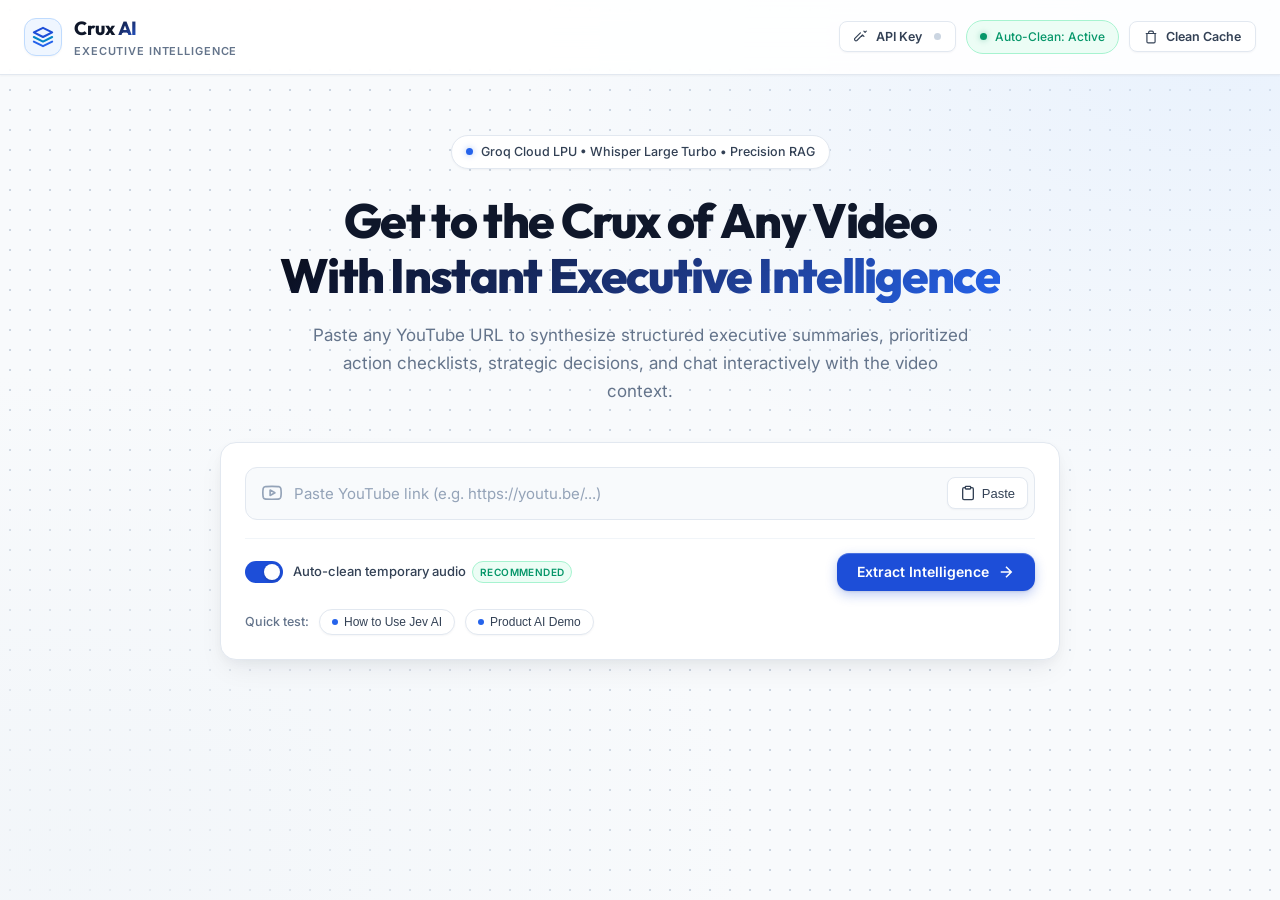
==== index.html @ 90ba913b "fix(vercel): add root index.html and update rewrites for static edge serving" ====
<!DOCTYPE html>
<html lang="en">
<head>
    <meta charset="UTF-8">
    <meta name="viewport" content="width=device-width, initial-scale=1.0">
    <title>Crux AI — Executive Video Intelligence & Interactive RAG Chat</title>
    <meta name="description" content="Crux AI transforms any YouTube video into structured executive summaries, actionable task checklists, key decisions, and interactive RAG chat.">
    <!-- Google Fonts -->
    <link rel="preconnect" href="https://fonts.googleapis.com">
    <link rel="preconnect" href="https://fonts.gstatic.com" crossorigin>
    <link href="https://fonts.googleapis.com/css2?family=Inter:wght@300;400;500;600;700&family=JetBrains+Mono:wght@400;500;600&family=Outfit:wght@500;600;700;800&display=swap" rel="stylesheet">
    <link rel="stylesheet" href="/static/css/style.css">
</head>
<body>
    <!-- Modern Atmospheric Canvas Mesh -->
    <div class="canvas-mesh"></div>

    <!-- Navigation Bar -->
    <header class="navbar">
        <div class="nav-container">
            <div class="brand">
                <div class="brand-icon">
                    <svg width="22" height="22" viewBox="0 0 24 24" fill="none" xmlns="http://www.w3.org/2000/svg">
                        <path d="M12 2L2 7L12 12L22 7L12 2Z" stroke="#1d4ed8" stroke-width="2.2" stroke-linecap="round" stroke-linejoin="round"/>
                        <path d="M2 17L12 22L22 17" stroke="#2563eb" stroke-width="2.2" stroke-linecap="round" stroke-linejoin="round"/>
                        <path d="M2 12L12 17L22 12" stroke="#0284c7" stroke-width="2.2" stroke-linecap="round" stroke-linejoin="round"/>
                    </svg>
                </div>
                <div class="brand-text">
                    <span class="brand-title">Crux <span class="gradient-text">AI</span></span>
                    <span class="brand-subtitle">Executive Intelligence</span>
                </div>
            </div>

            <div class="nav-actions">
                <button class="btn btn-secondary btn-sm" id="apiKeyModalBtn" title="Configure your Groq Cloud API Key">
                    <svg width="14" height="14" viewBox="0 0 24 24" fill="none" stroke="currentColor" stroke-width="2" stroke-linecap="round" stroke-linejoin="round">
                        <path d="M21 2l-2 2m-2-2l2 2m-4.5 4.5l-9.5 9.5a2.5 2.5 0 01-3.5-3.5l9.5-9.5m6 6l-2-2m-2 2l2-2"/>
                    </svg>
                    <span id="apiKeyStatusText">API Key</span>
                    <span class="status-indicator-dot" id="apiKeyIndicatorDot"></span>
                </button>
                <div class="badge badge-pulse" id="storageBadge" title="Automated disk cleaning keeps your server lightweight and prevents deployment crashes">
                    <span class="pulse-dot"></span>
                    <span id="storageStatusText">Auto-Clean: Active</span>
                </div>
                <button class="btn btn-secondary btn-sm" id="purgeBtn" title="Manually purge all temporary audio files from server">
                    <svg width="14" height="14" viewBox="0 0 24 24" fill="none" stroke="currentColor" stroke-width="2"><path d="M3 6h18m-2 0v14a2 2 0 01-2 2H7a2 2 0 01-2-2V6m3 0V4a2 2 0 012-2h4a2 2 0 012 2v2"/></svg>
                    Clean Cache
                </button>
            </div>
        </div>
    </header>

    <main class="main-content">
        <!-- Hero Input Section -->
        <section class="hero-section" id="heroSection">
            <div class="hero-badge">
                <span class="badge-status-dot"></span> Groq Cloud LPU &bull; Whisper Large Turbo &bull; Precision RAG
            </div>
            <h1 class="hero-title">
                Get to the Crux of Any Video <br>
                <span class="gradient-text">With Instant Executive Intelligence</span>
            </h1>
            <p class="hero-desc">
                Paste any YouTube URL to synthesize structured executive summaries, prioritized action checklists, strategic decisions, and chat interactively with the video context.
            </p>

            <!-- URL Input Card -->
            <div class="glass-card input-card">
                <form id="processForm" class="input-form">
                    <div class="input-wrapper">
                        <div class="input-icon">
                            <svg width="20" height="20" viewBox="0 0 24 24" fill="none" stroke="currentColor" stroke-width="2" stroke-linecap="round" stroke-linejoin="round">
                                <path d="M22.54 6.42a2.78 2.78 0 0 0-1.94-2C18.88 4 12 4 12 4s-6.88 0-8.6.46a2.78 2.78 0 0 0-1.94 2A29 29 0 0 0 1 11.75a29 29 0 0 0 .46 5.33A2.78 2.78 0 0 0 3.4 19c1.72.46 8.6.46 8.6.46s6.88 0 8.6-.46a2.78 2.78 0 0 0 1.94-2 29 29 0 0 0 .46-5.25 29 29 0 0 0-.46-5.33z"/>
                                <polygon points="9.75 15.02 15.5 11.75 9.75 8.48 9.75 15.02"/>
                            </svg>
                        </div>
                        <input 
                            type="url" 
                            id="videoUrl" 
                            placeholder="Paste YouTube link (e.g. https://youtu.be/...)" 
                            required 
                            autocomplete="off"
                            spellcheck="false"
                        >
                        <button type="button" class="btn-paste" id="pasteBtn" title="Paste from clipboard">
                            <svg width="16" height="16" viewBox="0 0 24 24" fill="none" stroke="currentColor" stroke-width="2"><path d="M16 4h2a2 2 0 0 1 2 2v14a2 2 0 0 1-2 2H6a2 2 0 0 1-2-2V6a2 2 0 0 1 2-2h2"/><rect x="8" y="2" width="8" height="4" rx="1" ry="1"/></svg>
                            <span>Paste</span>
                        </button>
                    </div>

                    <div class="form-footer">
                        <div class="toggle-group" title="Deletes temporary audio chunks right after transcription to prevent disk full issues on cloud deployments">
                            <label class="switch">
                                <input type="checkbox" id="autoCleanup" checked>
                                <span class="slider round"></span>
                            </label>
                            <span class="toggle-label">
                                Auto-clean temporary audio 
                                <span class="info-pill" title="Recommended for cloud deployment. Saves hundreds of MB per video by freeing disk space immediately after Whisper transcribes.">Recommended</span>
                            </span>
                        </div>

                        <button type="submit" class="btn btn-primary" id="submitBtn">
                            <span class="btn-text">Extract Intelligence</span>
                            <svg width="18" height="18" viewBox="0 0 24 24" fill="none" stroke="currentColor" stroke-width="2"><path d="M5 12h14M12 5l7 7-7 7"/></svg>
                        </button>
                    </div>
                </form>

                <!-- Quick Samples -->
                <div class="samples-row">
                    <span class="samples-label">Quick test:</span>
                    <button class="sample-chip" data-url="https://youtu.be/2kD9v7Q3vec?si=t_KTb-65vIwMcMAt">
                        <span class="chip-dot"></span> How to Use Jev AI
                    </button>
                    <button class="sample-chip" data-url="https://youtu.be/T-D1OfcDW1M?si=CK2ISohhv6o8g8FZ">
                        <span class="chip-dot"></span> Product AI Demo
                    </button>
                </div>
            </div>
        </section>

        <!-- Live Processing Stepper View -->
        <section class="progress-section hidden" id="progressSection">
            <div class="glass-card progress-card">
                <div class="progress-header">
                    <div class="spinner-ring"></div>
                    <div>
                        <h2 class="progress-title" id="progressStepTitle">Processing Audio Pipeline...</h2>
                        <p class="progress-desc" id="progressStepDesc">Downloading YouTube audio and solving challenge tokens</p>
                    </div>
                </div>

                <div class="stepper">
                    <div class="step active" id="step1">
                        <div class="step-num">1</div>
                        <div class="step-info">
                            <span class="step-name">Download</span>
                            <span class="step-status">In Progress</span>
                        </div>
                    </div>
                    <div class="step-line" id="line1"></div>
                    <div class="step" id="step2">
                        <div class="step-num">2</div>
                        <div class="step-info">
                            <span class="step-name">Chunking</span>
                            <span class="step-status">Waiting</span>
                        </div>
                    </div>
                    <div class="step-line" id="line2"></div>
                    <div class="step" id="step3">
                        <div class="step-num">3</div>
                        <div class="step-info">
                            <span class="step-name">Whisper STT</span>
                            <span class="step-status">Waiting</span>
                        </div>
                    </div>
                    <div class="step-line" id="line3"></div>
                    <div class="step" id="step4">
                        <div class="step-num">4</div>
                        <div class="step-info">
                            <span class="step-name">AI Synthesis</span>
                            <span class="step-status">Waiting</span>
                        </div>
                    </div>
                    <div class="step-line" id="line4"></div>
                    <div class="step" id="step5">
                        <div class="step-num">5</div>
                        <div class="step-info">
                            <span class="step-name">RAG Knowledge</span>
                            <span class="step-status">Waiting</span>
                        </div>
                    </div>
                </div>
                <div class="progress-footer-note">
                    <span>⚡ Hardware-accelerated with Groq Whisper LPU &amp; unified single-pass synthesis. Processing finishes in 5–8 seconds.</span>
                </div>
            </div>
        </section>

        <!-- Executive Dashboard (Results View) -->
        <section class="dashboard-section hidden" id="dashboardSection">
            <!-- Header Bar -->
            <div class="glass-card video-meta-card">
                <div class="meta-main">
                    <div class="meta-tag">AI ANALYSIS READY</div>
                    <h2 class="video-title" id="displayTitle">Video Title</h2>
                    <div class="meta-stats">
                        <span class="stat-item"><svg width="14" height="14" viewBox="0 0 24 24" fill="none" stroke="currentColor" stroke-width="2"><path d="M12 2v20M17 5H9.5a3.5 3.5 0 0 0 0 7h5a3.5 3.5 0 0 1 0 7H6"/></svg> <span id="statWords">0</span> words</span>
                        <span class="stat-dot">•</span>
                        <span class="stat-item"><svg width="14" height="14" viewBox="0 0 24 24" fill="none" stroke="currentColor" stroke-width="2"><circle cx="12" cy="12" r="10"/><polyline points="12 6 12 12 16 14"/></svg> Processed in <span id="statTime">0</span>s</span>
                        <span class="stat-dot">•</span>
                        <span class="stat-item"><svg width="14" height="14" viewBox="0 0 24 24" fill="none" stroke="currentColor" stroke-width="2"><rect x="3" y="3" width="18" height="18" rx="2"/><path d="M3 9h18M9 21V9"/></svg> <span id="statChunks">0</span> audio segments</span>
                        <span class="stat-dot">•</span>
                        <span class="stat-item disk-cleaned" id="diskCleanedStat"><svg width="14" height="14" viewBox="0 0 24 24" fill="none" stroke="currentColor" stroke-width="2"><path d="M20 6L9 17l-5-5"/></svg> Audio Auto-Cleaned</span>
                    </div>
                </div>
                <div class="meta-actions">
                    <button class="btn btn-secondary btn-sm" id="copyAllBtn">
                        <svg width="14" height="14" viewBox="0 0 24 24" fill="none" stroke="currentColor" stroke-width="2"><rect x="9" y="9" width="13" height="13" rx="2" ry="2"/><path d="M5 15H4a2 2 0 0 1-2-2V4a2 2 0 0 1 2-2h9a2 2 0 0 1 2 2v1"/></svg>
                        Copy Report
                    </button>
                    <button class="btn btn-primary btn-sm" id="newVideoBtn">
                        <svg width="14" height="14" viewBox="0 0 24 24" fill="none" stroke="currentColor" stroke-width="2"><path d="M12 5v14M5 12h14"/></svg>
                        New Video
                    </button>
                </div>
            </div>

            <!-- Two Column Layout: Tabs & RAG Chat -->
            <div class="workspace-grid">
                <!-- Left: Intel Tabs -->
                <div class="intel-column">
                    <!-- Tab Navigation -->
                    <div class="tab-nav">
                        <button class="tab-btn active" data-tab="tabSummary">
                            <span class="tab-icon">📝</span>
                            <span>Summary</span>
                        </button>
                        <button class="tab-btn" data-tab="tabAction">
                            <span class="tab-icon">⚡</span>
                            <span>Action Items</span>
                            <span class="tab-pill" id="actionPill">0</span>
                        </button>
                        <button class="tab-btn" data-tab="tabDecisions">
                            <span class="tab-icon">⚖️</span>
                            <span>Decisions</span>
                        </button>
                        <button class="tab-btn" data-tab="tabQuestions">
                            <span class="tab-icon">❓</span>
                            <span>Questions</span>
                        </button>
                        <button class="tab-btn" data-tab="tabTranscript">
                            <span class="tab-icon">📜</span>
                            <span>Transcript</span>
                        </button>
                    </div>

                    <!-- Tab Content Panels -->
                    <div class="glass-card tab-content-card">
                        <!-- Summary Panel -->
                        <div class="tab-panel active" id="tabSummary">
                            <div class="panel-header">
                                <h3 class="panel-title">Executive Summary</h3>
                                <button class="btn-icon" data-copy="summaryContent" title="Copy summary">
                                    <svg width="14" height="14" viewBox="0 0 24 24" fill="none" stroke="currentColor" stroke-width="2"><rect x="9" y="9" width="13" height="13" rx="2" ry="2"/><path d="M5 15H4a2 2 0 0 1-2-2V4a2 2 0 0 1 2-2h9a2 2 0 0 1 2 2v1"/></svg>
                                </button>
                            </div>
                            <div class="markdown-body" id="summaryContent"></div>
                        </div>

                        <!-- Action Items Panel -->
                        <div class="tab-panel" id="tabAction">
                            <div class="panel-header">
                                <div>
                                    <h3 class="panel-title">Actionable Items &amp; Tasks</h3>
                                    <p class="panel-sub">Tasks, deadlines, and responsibilities extracted from the discussion</p>
                                </div>
                                <button class="btn-icon" data-copy="actionContent" title="Copy actions">
                                    <svg width="14" height="14" viewBox="0 0 24 24" fill="none" stroke="currentColor" stroke-width="2"><rect x="9" y="9" width="13" height="13" rx="2" ry="2"/><path d="M5 15H4a2 2 0 0 1-2-2V4a2 2 0 0 1 2-2h9a2 2 0 0 1 2 2v1"/></svg>
                                </button>
                            </div>
                            <div class="markdown-body" id="actionContent"></div>
                        </div>

                        <!-- Decisions Panel -->
                        <div class="tab-panel" id="tabDecisions">
                            <div class="panel-header">
                                <div>
                                    <h3 class="panel-title">Decisions &amp; Strategic Rationale</h3>
                                    <p class="panel-sub">Critical choices made in the content along with their reasoning</p>
                                </div>
                                <button class="btn-icon" data-copy="decisionsContent" title="Copy decisions">
                                    <svg width="14" height="14" viewBox="0 0 24 24" fill="none" stroke="currentColor" stroke-width="2"><rect x="9" y="9" width="13" height="13" rx="2" ry="2"/><path d="M5 15H4a2 2 0 0 1-2-2V4a2 2 0 0 1 2-2h9a2 2 0 0 1 2 2v1"/></svg>
                                </button>
                            </div>
                            <div class="markdown-body" id="decisionsContent"></div>
                        </div>

                        <!-- Questions Panel -->
                        <div class="tab-panel" id="tabQuestions">
                            <div class="panel-header">
                                <div>
                                    <h3 class="panel-title">Key Questions &amp; Takeaways</h3>
                                    <p class="panel-sub">Important questions addressed during the video</p>
                                </div>
                                <button class="btn-icon" data-copy="questionsContent" title="Copy questions">
                                    <svg width="14" height="14" viewBox="0 0 24 24" fill="none" stroke="currentColor" stroke-width="2"><rect x="9" y="9" width="13" height="13" rx="2" ry="2"/><path d="M5 15H4a2 2 0 0 1-2-2V4a2 2 0 0 1 2-2h9a2 2 0 0 1 2 2v1"/></svg>
                                </button>
                            </div>
                            <div class="markdown-body" id="questionsContent"></div>
                        </div>

                        <!-- Transcript Panel -->
                        <div class="tab-panel" id="tabTranscript">
                            <div class="panel-header">
                                <h3 class="panel-title">Full Speech-to-Text Transcript</h3>
                                <button class="btn-icon" data-copy="transcriptContent" title="Copy transcript">
                                    <svg width="14" height="14" viewBox="0 0 24 24" fill="none" stroke="currentColor" stroke-width="2"><rect x="9" y="9" width="13" height="13" rx="2" ry="2"/><path d="M5 15H4a2 2 0 0 1-2-2V4a2 2 0 0 1 2-2h9a2 2 0 0 1 2 2v1"/></svg>
                                </button>
                            </div>
                            <div class="transcript-box" id="transcriptContent"></div>
                        </div>
                    </div>
                </div>

                <!-- Right: Interactive RAG Chat -->
                <div class="chat-column">
                    <div class="glass-card chat-card">
                        <div class="chat-header">
                            <div class="chat-header-info">
                                <div class="chat-avatar">
                                    <svg width="18" height="18" viewBox="0 0 24 24" fill="none" stroke="currentColor" stroke-width="2"><circle cx="12" cy="12" r="10"/><path d="M9.09 9a3 3 0 0 1 5.83 1c0 2-3 3-3 3"/><line x1="12" y1="17" x2="12.01" y2="17"/></svg>
                                </div>
                                <div>
                                    <h3 class="chat-title">Ask Crux AI</h3>
                                    <p class="chat-subtitle">Grounded in the video context via RAG</p>
                                </div>
                            </div>
                            <button class="btn-clear-chat" id="clearChatBtn" title="Clear chat history">Clear</button>
                        </div>

                        <!-- Chat Messages Container -->
                        <div class="chat-messages" id="chatMessages">
                            <div class="chat-msg ai-msg">
                                <div class="msg-avatar">AI</div>
                                <div class="msg-bubble">
                                    <p>Hello! I am Crux AI. I have analyzed the entire video transcript and indexed it in high-precision semantic vector space. Ask me anything about the video:</p>
                                    <div class="quick-prompts">
                                        <button class="prompt-chip" data-prompt="What are the key takeaways from this video?">Key Takeaways</button>
                                        <button class="prompt-chip" data-prompt="What were the main decisions made and why?">Decisions &amp; Rationale</button>
                                        <button class="prompt-chip" data-prompt="List all actionable tasks and deadlines">Action Items</button>
                                        <button class="prompt-chip" data-prompt="How do I get started with the tools discussed?">How to Get Started</button>
                                    </div>
                                </div>
                            </div>
                        </div>

                        <!-- Chat Input Box -->
                        <form id="chatForm" class="chat-input-bar">
                            <input 
                                type="text" 
                                id="chatInput" 
                                placeholder="Ask a question about the video..." 
                                autocomplete="off"
                            >
                            <button type="submit" class="btn-chat-send" id="chatSendBtn" title="Send question">
                                <svg width="18" height="18" viewBox="0 0 24 24" fill="none" stroke="currentColor" stroke-width="2" stroke-linecap="round" stroke-linejoin="round">
                                    <line x1="22" y1="2" x2="11" y2="13"/>
                                    <polygon points="22 2 15 22 11 13 2 9 22 2"/>
                                </svg>
                            </button>
                        </form>
                    </div>
                </div>
            </div>
        </section>
    </main>

    <!-- API Key Settings Modal -->
    <div class="modal-backdrop hidden" id="apiKeyModal">
        <div class="glass-card modal-card">
            <div class="modal-header">
                <div class="modal-title-group">
                    <div class="modal-icon">
                        <svg width="20" height="20" viewBox="0 0 24 24" fill="none" stroke="currentColor" stroke-width="2"><path d="M21 2l-2 2m-2-2l2 2m-4.5 4.5l-9.5 9.5a2.5 2.5 0 01-3.5-3.5l9.5-9.5m6 6l-2-2m-2 2l2-2"/></svg>
                    </div>
                    <div>
                        <h3 class="modal-title">Groq Cloud API Key</h3>
                        <p class="modal-desc">Bring your own key for ultra-fast Whisper LPU transcriptions &amp; models.</p>
                    </div>
                </div>
                <button class="modal-close-btn" id="closeApiKeyModalBtn" aria-label="Close modal">&times;</button>
            </div>
            
            <div class="modal-body">
                <div class="input-label-row">
                    <label for="apiKeyInput" class="form-label">Groq API Key</label>
                    <a href="https://console.groq.com/keys" target="_blank" rel="noopener noreferrer" class="link-external">
                        Get free Groq key &nearr;
                    </a>
                </div>
                <div class="key-input-wrapper">
                    <input 
                        type="password" 
                        id="apiKeyInput" 
                        class="text-input" 
                        placeholder="gsk_..." 
                        autocomplete="off" 
                        spellcheck="false"
                    >
                    <button type="button" class="btn-toggle-eye" id="toggleKeyVisibilityBtn" title="Show / Hide Key">
                        <svg id="eyeIcon" width="16" height="16" viewBox="0 0 24 24" fill="none" stroke="currentColor" stroke-width="2"><path d="M1 12s4-8 11-8 11 8 11 8-4 8-11 8-11-8-11-8z"/><circle cx="12" cy="12" r="3"/></svg>
                    </button>
                </div>
                
                <div class="key-notice">
                    <span class="notice-icon">🔒</span>
                    <p>Stored locally in your browser and sent with your requests. If omitted, Crux AI will fall back to the server's default <code>.env</code> key.</p>
                </div>
                
                <div class="key-validation-status hidden" id="keyValidationStatus"></div>
            </div>

            <div class="modal-footer">
                <button type="button" class="btn btn-secondary btn-sm" id="clearApiKeyBtn">Clear Key</button>
                <div class="footer-actions-right">
                    <button type="button" class="btn btn-secondary btn-sm" id="verifyApiKeyBtn">Test &amp; Verify</button>
                    <button type="button" class="btn btn-primary btn-sm" id="saveApiKeyBtn">Save Key</button>
                </div>
            </div>
        </div>
    </div>

    <!-- Toast Notification Container -->
    <div class="toast-container" id="toastContainer"></div>

    <script src="/static/js/app.js"></script>
</body>
</html>
---- static/css/style.css ----
/* ==========================================================================
   Crux AI — Modern Light Studio Theme & Design System
   Aesthetic: Swiss Architectural Precision, Clean Contrast & Tactile Surfaces
   ========================================================================== */

:root {
    /* Base Surfaces */
    --bg-base: #f8fafc;
    --bg-surface: #ffffff;
    --bg-card: #ffffff;
    --bg-card-subtle: #f8fafc;
    --bg-card-hover: #ffffff;
    --bg-card-border: #e2e8f0;
    --bg-card-border-hover: #cbd5e1;

    /* Text Hierarchy */
    --text-main: #0f172a;        /* Deep obsidian slate */
    --text-secondary: #334155;   /* Charcoal body */
    --text-muted: #64748b;       /* Cool slate secondary */
    --text-dim: #94a3b8;         /* Subdued metadata */
    --text-highlight: #1d4ed8;   /* Precision cobalt */

    /* Accent & Brand */
    --primary: #1d4ed8;          /* Studio Cobalt */
    --primary-light: #2563eb;
    --primary-dark: #1e40af;
    --primary-tint: #eff6ff;
    --primary-border: #bfdbfe;

    /* Status Colors */
    --emerald: #059669;
    --emerald-bg: #ecfdf5;
    --emerald-border: #a7f3d0;
    --rose: #e11d48;
    --rose-bg: #fff1f2;
    --rose-border: #fecdd3;
    --amber: #d97706;
    --amber-bg: #fffbeb;
    --amber-border: #fde68a;

    /* Architectural Elements */
    --border-subtle: #f1f5f9;
    --border-light: #e2e8f0;
    --border-medium: #cbd5e1;

    /* Gradients */
    --primary-grad: linear-gradient(135deg, #1d4ed8 0%, #2563eb 100%);
    --heading-grad: linear-gradient(135deg, #090d1a 0%, #1e3a8a 60%, #2563eb 100%);

    /* Shadows */
    --shadow-xs: 0 1px 2px rgba(15, 23, 42, 0.04);
    --shadow-sm: 0 1px 3px rgba(15, 23, 42, 0.06), 0 1px 2px rgba(15, 23, 42, 0.04);
    --shadow-md: 0 4px 12px -2px rgba(15, 23, 42, 0.06), 0 2px 6px -1px rgba(15, 23, 42, 0.04);
    --shadow-lg: 0 12px 28px -6px rgba(15, 23, 42, 0.08), 0 4px 12px -2px rgba(15, 23, 42, 0.04);
    --shadow-xl: 0 24px 50px -12px rgba(15, 23, 42, 0.14), 0 8px 16px -4px rgba(15, 23, 42, 0.06);

    /* Radii */
    --radius-sm: 8px;
    --radius-md: 12px;
    --radius-lg: 16px;
    --radius-xl: 22px;
    --radius-full: 9999px;

    /* Font Stacks */
    --font-heading: 'Outfit', -apple-system, BlinkMacSystemFont, sans-serif;
    --font-body: 'Inter', -apple-system, BlinkMacSystemFont, sans-serif;
    --font-mono: 'JetBrains Mono', monospace;
}

/* Base Reset */
*, *::before, *::after {
    margin: 0;
    padding: 0;
    box-sizing: border-box;
}

body {
    background-color: var(--bg-base);
    background-image: 
        radial-gradient(at 95% 5%, rgba(219, 234, 254, 0.5) 0px, transparent 40%),
        radial-gradient(at 5% 95%, rgba(241, 245, 249, 0.8) 0px, transparent 40%),
        radial-gradient(circle, #cbd5e1 0.75px, transparent 0.75px);
    background-size: 100% 100%, 100% 100%, 20px 20px;
    background-attachment: fixed;
    color: var(--text-main);
    font-family: var(--font-body);
    font-size: 15px;
    line-height: 1.6;
    overflow-x: hidden;
    min-height: 100vh;
    position: relative;
    -webkit-font-smoothing: antialiased;
}

/* Utility Helpers */
.hidden { display: none !important; }

.gradient-text {
    background: var(--heading-grad);
    -webkit-background-clip: text;
    -webkit-text-fill-color: transparent;
    display: inline-block;
}

/* Surface Card */
.glass-card {
    background: var(--bg-card);
    border: 1px solid var(--border-light);
    border-radius: var(--radius-lg);
    box-shadow: var(--shadow-sm);
    transition: border-color 0.25s ease, box-shadow 0.25s ease, transform 0.25s ease;
}

/* ==========================================================================
   Navigation Bar
   ========================================================================== */
.navbar {
    position: sticky;
    top: 0;
    z-index: 100;
    background: rgba(255, 255, 255, 0.9);
    backdrop-filter: blur(16px);
    -webkit-backdrop-filter: blur(16px);
    border-bottom: 1px solid var(--border-light);
    box-shadow: var(--shadow-xs);
}

.nav-container {
    max-width: 1380px;
    margin: 0 auto;
    padding: 13px 24px;
    display: flex;
    align-items: center;
    justify-content: space-between;
}

.brand {
    display: flex;
    align-items: center;
    gap: 12px;
    text-decoration: none;
    color: inherit;
}

.brand-icon {
    width: 38px;
    height: 38px;
    border-radius: var(--radius-md);
    background: var(--primary-tint);
    border: 1px solid var(--primary-border);
    display: flex;
    align-items: center;
    justify-content: center;
    box-shadow: var(--shadow-xs);
}

.brand-text {
    display: flex;
    flex-direction: column;
}

.brand-title {
    font-family: var(--font-heading);
    font-size: 19px;
    font-weight: 750;
    letter-spacing: -0.025em;
    color: var(--text-main);
}

.brand-subtitle {
    font-size: 11px;
    color: var(--text-muted);
    text-transform: uppercase;
    letter-spacing: 0.08em;
    font-weight: 600;
}

.nav-actions {
    display: flex;
    align-items: center;
    gap: 10px;
}

/* Badges */
.badge {
    display: inline-flex;
    align-items: center;
    gap: 8px;
    padding: 6px 13px;
    border-radius: var(--radius-full);
    font-size: 12px;
    font-weight: 500;
}

.badge-pulse {
    background: var(--emerald-bg);
    color: var(--emerald);
    border: 1px solid var(--emerald-border);
}

.pulse-dot {
    width: 7px;
    height: 7px;
    border-radius: 50%;
    background-color: var(--emerald);
    box-shadow: 0 0 6px rgba(5, 150, 105, 0.4);
    animation: pulseGlow 2s infinite;
}

@keyframes pulseGlow {
    0% { transform: scale(0.9); opacity: 0.8; }
    50% { transform: scale(1.3); opacity: 1; }
    100% { transform: scale(0.9); opacity: 0.8; }
}

/* Buttons */
.btn {
    display: inline-flex;
    align-items: center;
    justify-content: center;
    gap: 8px;
    padding: 10px 20px;
    font-family: var(--font-body);
    font-size: 14px;
    font-weight: 600;
    border-radius: var(--radius-md);
    cursor: pointer;
    transition: all 0.2s cubic-bezier(0.4, 0, 0.2, 1);
    border: none;
    outline: none;
}

.btn-sm {
    padding: 7px 14px;
    font-size: 12.5px;
    border-radius: var(--radius-sm);
}

.btn-primary {
    background: var(--primary);
    color: #ffffff;
    box-shadow: inset 0 1px 0 rgba(255, 255, 255, 0.2), 0 1px 2px rgba(0, 0, 0, 0.08), 0 4px 12px rgba(29, 78, 216, 0.28);
}

.btn-primary:hover {
    background: var(--primary-dark);
    transform: translateY(-1px);
    box-shadow: inset 0 1px 0 rgba(255, 255, 255, 0.2), 0 2px 4px rgba(0, 0, 0, 0.08), 0 6px 16px rgba(29, 78, 216, 0.35);
}

.btn-primary:active {
    transform: translateY(0);
}

.btn-secondary {
    background: #ffffff;
    color: var(--text-secondary);
    border: 1px solid var(--border-light);
    box-shadow: var(--shadow-xs);
}

.btn-secondary:hover {
    background: var(--bg-base);
    border-color: var(--border-medium);
    color: var(--text-main);
}

.btn-icon {
    width: 32px;
    height: 32px;
    border-radius: var(--radius-sm);
    background: #ffffff;
    border: 1px solid var(--border-light);
    color: var(--text-muted);
    display: flex;
    align-items: center;
    justify-content: center;
    cursor: pointer;
    transition: all 0.2s;
    box-shadow: var(--shadow-xs);
}

.btn-icon:hover {
    background: var(--primary-tint);
    border-color: var(--primary-border);
    color: var(--primary);
}

/* ==========================================================================
   Main Content Layout
   ========================================================================== */
.main-content {
    max-width: 1380px;
    margin: 0 auto;
    padding: 40px 24px 80px;
    position: relative;
    z-index: 1;
}

/* Hero Section */
.hero-section {
    max-width: 840px;
    margin: 20px auto 48px;
    text-align: center;
}

.hero-badge {
    display: inline-flex;
    align-items: center;
    gap: 8px;
    padding: 6px 14px;
    border-radius: var(--radius-full);
    background: #ffffff;
    border: 1px solid var(--border-light);
    color: var(--text-secondary);
    font-size: 12.5px;
    font-weight: 500;
    margin-bottom: 24px;
    box-shadow: var(--shadow-xs);
}

.badge-status-dot {
    width: 7px;
    height: 7px;
    border-radius: 50%;
    background-color: var(--primary-light);
    box-shadow: 0 0 6px rgba(37, 99, 235, 0.4);
}

.hero-title {
    font-family: var(--font-heading);
    font-size: 48px;
    font-weight: 800;
    line-height: 1.15;
    letter-spacing: -0.035em;
    color: var(--text-main);
    margin-bottom: 18px;
}

.hero-desc {
    color: var(--text-muted);
    font-size: 17px;
    max-width: 660px;
    margin: 0 auto 36px;
    line-height: 1.65;
}

/* Input Card */
.input-card {
    padding: 24px;
    text-align: left;
    background: #ffffff;
    border: 1px solid var(--border-light);
    box-shadow: var(--shadow-lg);
}

.input-wrapper {
    position: relative;
    display: flex;
    align-items: center;
    background: #f8fafc;
    border: 1.5px solid var(--border-light);
    border-radius: var(--radius-md);
    padding: 4px 6px 4px 16px;
    transition: all 0.2s ease;
}

.input-wrapper:focus-within {
    background: #ffffff;
    border-color: var(--primary-light);
    box-shadow: 0 0 0 3px rgba(37, 99, 235, 0.12);
}

.input-icon {
    color: var(--text-dim);
    display: flex;
    align-items: center;
    margin-right: 12px;
}

.input-wrapper input {
    flex: 1;
    background: transparent;
    border: none;
    outline: none;
    color: var(--text-main);
    font-size: 15px;
    font-family: var(--font-body);
    padding: 12px 0;
}

.input-wrapper input::placeholder {
    color: var(--text-dim);
}

.btn-paste {
    background: #ffffff;
    border: 1px solid var(--border-light);
    color: var(--text-secondary);
    padding: 7px 12px;
    border-radius: var(--radius-sm);
    display: flex;
    align-items: center;
    gap: 6px;
    font-size: 13px;
    font-weight: 500;
    cursor: pointer;
    transition: all 0.2s;
    box-shadow: var(--shadow-xs);
}

.btn-paste:hover {
    background: var(--bg-base);
    color: var(--text-main);
    border-color: var(--border-medium);
}

.form-footer {
    display: flex;
    align-items: center;
    justify-content: space-between;
    margin-top: 18px;
    padding-top: 14px;
    border-top: 1px solid var(--border-subtle);
}

/* Toggle Switch */
.toggle-group {
    display: flex;
    align-items: center;
    gap: 10px;
    cursor: pointer;
}

.switch {
    position: relative;
    display: inline-block;
    width: 38px;
    height: 22px;
}

.switch input {
    opacity: 0;
    width: 0;
    height: 0;
}

.slider {
    position: absolute;
    cursor: pointer;
    top: 0; left: 0; right: 0; bottom: 0;
    background-color: #e2e8f0;
    transition: .25s;
    border-radius: 34px;
}

.slider:before {
    position: absolute;
    content: "";
    height: 16px;
    width: 16px;
    left: 3px;
    bottom: 3px;
    background-color: white;
    transition: .25s;
    border-radius: 50%;
    box-shadow: 0 1px 3px rgba(0, 0, 0, 0.2);
}

input:checked + .slider {
    background-color: var(--primary);
}

input:checked + .slider:before {
    transform: translateX(16px);
}

.toggle-label {
    font-size: 13px;
    color: var(--text-secondary);
    display: flex;
    align-items: center;
    gap: 6px;
    font-weight: 500;
}

.info-pill {
    background: var(--emerald-bg);
    color: var(--emerald);
    border: 1px solid var(--emerald-border);
    padding: 2px 7px;
    border-radius: var(--radius-full);
    font-size: 10px;
    font-weight: 600;
    text-transform: uppercase;
    letter-spacing: 0.04em;
}

/* Quick Samples */
.samples-row {
    display: flex;
    align-items: center;
    gap: 10px;
    margin-top: 18px;
    flex-wrap: wrap;
}

.samples-label {
    font-size: 12.5px;
    color: var(--text-muted);
    font-weight: 500;
}

.sample-chip {
    background: #ffffff;
    border: 1px solid var(--border-light);
    color: var(--text-secondary);
    padding: 5px 12px;
    border-radius: var(--radius-full);
    font-size: 12px;
    display: inline-flex;
    align-items: center;
    gap: 6px;
    cursor: pointer;
    transition: all 0.2s;
    box-shadow: var(--shadow-xs);
    font-weight: 500;
}

.sample-chip:hover {
    background: var(--primary-tint);
    border-color: var(--primary-border);
    color: var(--primary);
    transform: translateY(-1px);
}

.chip-dot {
    width: 6px;
    height: 6px;
    border-radius: 50%;
    background-color: var(--primary-light);
}

/* ==========================================================================
   Progress Stepper Section
   ========================================================================== */
.progress-section {
    max-width: 900px;
    margin: 30px auto;
}

.progress-card {
    padding: 32px;
    background: #ffffff;
    border: 1px solid var(--border-light);
    box-shadow: var(--shadow-lg);
}

.progress-header {
    display: flex;
    align-items: center;
    gap: 18px;
    margin-bottom: 30px;
}

.spinner-ring {
    width: 44px;
    height: 44px;
    border: 3.5px solid rgba(29, 78, 216, 0.12);
    border-top-color: var(--primary);
    border-right-color: var(--primary-light);
    border-radius: 50%;
    animation: spinRing 0.85s linear infinite;
    flex-shrink: 0;
}

@keyframes spinRing {
    to { transform: rotate(360deg); }
}

.progress-title {
    font-family: var(--font-heading);
    font-size: 22px;
    font-weight: 750;
    color: var(--text-main);
}

.progress-desc {
    color: var(--text-muted);
    font-size: 14px;
    margin-top: 2px;
}

.stepper {
    display: flex;
    align-items: center;
    justify-content: space-between;
    margin: 25px 0 15px;
    position: relative;
}

.step {
    display: flex;
    flex-direction: column;
    align-items: center;
    gap: 8px;
    z-index: 2;
    min-width: 70px;
}

.step-num {
    width: 34px;
    height: 34px;
    border-radius: 50%;
    background: #f1f5f9;
    border: 1.5px solid var(--border-light);
    color: var(--text-muted);
    display: flex;
    align-items: center;
    justify-content: center;
    font-weight: 700;
    font-size: 13px;
    transition: all 0.25s ease;
}

.step-info {
    text-align: center;
}

.step-name {
    font-size: 12px;
    font-weight: 600;
    display: block;
    color: var(--text-muted);
}

.step-status {
    font-size: 10px;
    color: var(--text-dim);
    text-transform: uppercase;
}

.step-line {
    flex: 1;
    height: 2px;
    background: var(--border-light);
    margin: 0 -10px 24px;
    z-index: 1;
    transition: background 0.3s ease;
}

.step.active .step-num {
    background: var(--primary);
    border-color: var(--primary);
    color: #ffffff;
    box-shadow: 0 0 0 4px rgba(37, 99, 235, 0.16);
    animation: pulseRing 1.5s infinite;
}

.step.active .step-name { color: var(--text-main); font-weight: 700; }
.step.active .step-status { color: var(--primary); font-weight: 600; }

.step.done .step-num {
    background: var(--emerald);
    border-color: var(--emerald);
    color: #ffffff;
}

.step.done .step-name { color: var(--text-main); }
.step.done .step-status { color: var(--emerald); }

.step-line.done {
    background: var(--primary);
}

@keyframes pulseRing {
    0% { box-shadow: 0 0 0 0 rgba(37, 99, 235, 0.5); }
    70% { box-shadow: 0 0 0 8px rgba(37, 99, 235, 0); }
    100% { box-shadow: 0 0 0 0 rgba(37, 99, 235, 0); }
}

.progress-footer-note {
    background: #f8fafc;
    border: 1px solid var(--border-light);
    border-radius: var(--radius-sm);
    padding: 10px 14px;
    font-size: 12.5px;
    color: var(--text-muted);
    margin-top: 15px;
}

/* ==========================================================================
   Dashboard Results View
   ========================================================================== */
.dashboard-section {
    animation: fadeIn 0.35s ease-out;
}

@keyframes fadeIn {
    from { opacity: 0; transform: translateY(10px); }
    to { opacity: 1; transform: translateY(0); }
}

.video-meta-card {
    padding: 24px 28px;
    margin-bottom: 24px;
    display: flex;
    align-items: center;
    justify-content: space-between;
    gap: 20px;
    background: #ffffff;
    border: 1px solid var(--border-light);
    box-shadow: var(--shadow-sm);
}

.meta-tag {
    font-size: 10.5px;
    letter-spacing: 0.08em;
    font-weight: 700;
    color: var(--emerald);
    margin-bottom: 6px;
    text-transform: uppercase;
}

.video-title {
    font-family: var(--font-heading);
    font-size: 26px;
    font-weight: 750;
    line-height: 1.25;
    margin-bottom: 10px;
    letter-spacing: -0.025em;
    color: var(--text-main);
}

.meta-stats {
    display: flex;
    align-items: center;
    gap: 10px;
    color: var(--text-muted);
    font-size: 13px;
    flex-wrap: wrap;
}

.stat-item {
    display: inline-flex;
    align-items: center;
    gap: 6px;
}

.stat-dot { color: var(--text-dim); }

.disk-cleaned {
    color: var(--emerald);
    font-weight: 600;
}

.meta-actions {
    display: flex;
    align-items: center;
    gap: 10px;
    flex-shrink: 0;
}

/* Workspace Two-Column Grid */
.workspace-grid {
    display: grid;
    grid-template-columns: 1.2fr 0.8fr;
    gap: 24px;
    align-items: start;
}

/* Left Column: Intel Tabs */
.tab-nav {
    display: flex;
    gap: 6px;
    margin-bottom: 12px;
    overflow-x: auto;
    padding: 5px;
    background: #f1f5f9;
    border: 1px solid var(--border-light);
    border-radius: var(--radius-md);
}

.tab-btn {
    background: transparent;
    border: none;
    color: var(--text-muted);
    padding: 8px 16px;
    border-radius: var(--radius-sm);
    font-family: var(--font-body);
    font-size: 13px;
    font-weight: 600;
    cursor: pointer;
    display: inline-flex;
    align-items: center;
    gap: 8px;
    transition: all 0.15s ease;
    white-space: nowrap;
}

.tab-btn:hover {
    color: var(--text-main);
}

.tab-btn.active {
    background: #ffffff;
    color: var(--text-main);
    box-shadow: 0 1px 3px rgba(0, 0, 0, 0.08);
}

.tab-pill {
    background: #e0e7ff;
    color: #3730a3;
    font-size: 11px;
    padding: 1px 7px;
    border-radius: var(--radius-full);
    font-weight: 600;
}

.tab-content-card {
    padding: 28px;
    min-height: 580px;
    background: #ffffff;
    border: 1px solid var(--border-light);
    box-shadow: var(--shadow-sm);
}

.tab-panel {
    display: none;
    animation: fadeIn 0.2s ease-out;
}

.tab-panel.active {
    display: block;
}

.panel-header {
    display: flex;
    align-items: flex-start;
    justify-content: space-between;
    margin-bottom: 22px;
    padding-bottom: 16px;
    border-bottom: 1px solid var(--border-subtle);
}

.panel-title {
    font-family: var(--font-heading);
    font-size: 20px;
    font-weight: 750;
    color: var(--text-main);
    letter-spacing: -0.02em;
}

.panel-sub {
    font-size: 13px;
    color: var(--text-muted);
    margin-top: 3px;
}

/* Markdown Formatted Typography */
.markdown-body {
    color: var(--text-secondary);
    font-size: 14.5px;
    line-height: 1.7;
}

.markdown-body h1, .markdown-body h2, .markdown-body h3 {
    color: var(--text-main);
    font-family: var(--font-heading);
    margin: 22px 0 10px;
    font-weight: 750;
    letter-spacing: -0.02em;
}

.markdown-body h2 { font-size: 19px; }
.markdown-body h3 { font-size: 16px; color: var(--primary); }

.markdown-body p { margin-bottom: 14px; }

.markdown-body ul, .markdown-body ol {
    margin: 12px 0 18px 22px;
}

.markdown-body li {
    margin-bottom: 8px;
}

.markdown-body strong {
    color: var(--text-main);
    font-weight: 600;
}

/* Beautiful Styled Tables */
.markdown-body table {
    width: 100%;
    border-collapse: separate;
    border-spacing: 0;
    margin: 20px 0;
    border: 1px solid var(--border-light);
    border-radius: var(--radius-md);
    overflow: hidden;
    font-size: 13.5px;
    box-shadow: var(--shadow-xs);
}

.markdown-body th {
    background: #f8fafc;
    color: var(--text-main);
    font-weight: 600;
    text-align: left;
    padding: 12px 14px;
    border-bottom: 1px solid var(--border-light);
}

.markdown-body td {
    padding: 11px 14px;
    border-bottom: 1px solid var(--border-subtle);
    background: #ffffff;
}

.markdown-body tr:last-child td {
    border-bottom: none;
}

.markdown-body tr:hover td {
    background: #f8fafc;
}

/* Interactive Action Checklist */
.task-item {
    display: flex;
    align-items: flex-start;
    gap: 12px;
    padding: 12px 14px;
    background: #f8fafc;
    border: 1px solid var(--border-light);
    border-radius: var(--radius-sm);
    margin-bottom: 10px;
    transition: all 0.2s;
    cursor: pointer;
}

.task-item:hover {
    background: #ffffff;
    border-color: var(--border-medium);
    box-shadow: var(--shadow-xs);
}

.task-item.completed {
    opacity: 0.6;
    background: #f1f5f9;
}

.task-item.completed .task-text {
    text-decoration: line-through;
    color: var(--text-dim);
}

.task-check {
    margin-top: 3px;
    cursor: pointer;
    accent-color: var(--primary);
    width: 17px;
    height: 17px;
}

.task-content {
    flex: 1;
}

.task-text {
    font-size: 14px;
    color: var(--text-main);
}

.transcript-box {
    background: #f8fafc;
    border: 1px solid var(--border-light);
    border-radius: var(--radius-md);
    padding: 20px;
    max-height: 480px;
    overflow-y: auto;
    font-family: var(--font-body);
    font-size: 14px;
    color: var(--text-secondary);
    line-height: 1.8;
}

/* ==========================================================================
   Right Column: Interactive RAG Chat
   ========================================================================== */
.chat-card {
    height: 640px;
    display: flex;
    flex-direction: column;
    overflow: hidden;
    background: #ffffff;
    border: 1px solid var(--border-light);
    box-shadow: var(--shadow-md);
}

.chat-header {
    padding: 16px 20px;
    border-bottom: 1px solid var(--border-subtle);
    display: flex;
    align-items: center;
    justify-content: space-between;
    background: #ffffff;
}

.chat-header-info {
    display: flex;
    align-items: center;
    gap: 12px;
}

.chat-avatar {
    width: 36px;
    height: 36px;
    border-radius: 50%;
    background: var(--primary-grad);
    display: flex;
    align-items: center;
    justify-content: center;
    color: #ffffff;
    box-shadow: var(--shadow-xs);
}

.chat-title {
    font-family: var(--font-heading);
    font-size: 16px;
    font-weight: 750;
    color: var(--text-main);
}

.chat-subtitle {
    font-size: 11.5px;
    color: var(--text-muted);
}

.btn-clear-chat {
    background: transparent;
    border: none;
    color: var(--text-dim);
    font-size: 12px;
    cursor: pointer;
    padding: 4px 8px;
    border-radius: var(--radius-sm);
    transition: color 0.2s;
}

.btn-clear-chat:hover {
    color: var(--rose);
}

.chat-messages {
    flex: 1;
    overflow-y: auto;
    padding: 20px;
    display: flex;
    flex-direction: column;
    gap: 16px;
    background: #fafafa;
}

.chat-msg {
    display: flex;
    gap: 10px;
    max-width: 90%;
    animation: fadeIn 0.2s ease-out;
}

.chat-msg.user-msg {
    align-self: flex-end;
    flex-direction: row-reverse;
}

.msg-avatar {
    width: 28px;
    height: 28px;
    border-radius: 50%;
    display: flex;
    align-items: center;
    justify-content: center;
    font-size: 11px;
    font-weight: 700;
    flex-shrink: 0;
}

.ai-msg .msg-avatar {
    background: var(--primary);
    color: #ffffff;
}

.user-msg .msg-avatar {
    background: #0f172a;
    color: #ffffff;
}

.msg-bubble {
    padding: 12px 16px;
    border-radius: 16px;
    font-size: 14px;
    line-height: 1.55;
    position: relative;
    word-break: break-word;
}

.ai-msg .msg-bubble {
    background: #ffffff;
    border: 1px solid var(--border-light);
    color: var(--text-secondary);
    border-top-left-radius: 4px;
    box-shadow: var(--shadow-xs);
}

.user-msg .msg-bubble {
    background: #0f172a;
    color: #ffffff;
    border-top-right-radius: 4px;
    box-shadow: var(--shadow-sm);
}

.quick-prompts {
    display: flex;
    flex-direction: column;
    gap: 7px;
    margin-top: 14px;
}

.prompt-chip {
    background: #ffffff;
    border: 1px solid var(--border-light);
    color: var(--text-secondary);
    padding: 8px 12px;
    border-radius: var(--radius-sm);
    font-size: 12.5px;
    text-align: left;
    cursor: pointer;
    transition: all 0.2s;
    box-shadow: var(--shadow-xs);
    font-weight: 500;
}

.prompt-chip:hover {
    background: var(--primary-tint);
    border-color: var(--primary-border);
    color: var(--primary);
    transform: translateX(3px);
}

.chat-input-bar {
    padding: 14px 18px;
    border-top: 1px solid var(--border-subtle);
    display: flex;
    align-items: center;
    gap: 10px;
    background: #ffffff;
}

.chat-input-bar input {
    flex: 1;
    background: #f8fafc;
    border: 1.5px solid var(--border-light);
    border-radius: var(--radius-full);
    padding: 11px 18px;
    color: var(--text-main);
    font-size: 13.5px;
    outline: none;
    transition: all 0.2s;
}

.chat-input-bar input:focus {
    background: #ffffff;
    border-color: var(--primary-light);
    box-shadow: 0 0 0 3px rgba(37, 99, 235, 0.12);
}

.btn-chat-send {
    width: 40px;
    height: 40px;
    border-radius: 50%;
    background: var(--primary);
    border: none;
    color: #ffffff;
    display: flex;
    align-items: center;
    justify-content: center;
    cursor: pointer;
    box-shadow: 0 2px 8px rgba(29, 78, 216, 0.25);
    transition: transform 0.2s, background 0.2s;
}

.btn-chat-send:hover {
    background: var(--primary-dark);
    transform: scale(1.05);
}

/* ==========================================================================
   API Key Settings Modal & Indicator
   ========================================================================== */
.modal-backdrop {
    position: fixed;
    top: 0;
    left: 0;
    right: 0;
    bottom: 0;
    z-index: 2000;
    background: rgba(15, 23, 42, 0.45);
    backdrop-filter: blur(8px);
    display: flex;
    align-items: center;
    justify-content: center;
    animation: fadeIn 0.2s ease-out;
}

.modal-backdrop.hidden {
    display: none !important;
}

.modal-card {
    max-width: 520px;
    width: 92%;
    background: #ffffff;
    border: 1px solid var(--border-light);
    box-shadow: var(--shadow-xl);
    padding: 0;
    overflow: hidden;
    animation: scaleIn 0.25s cubic-bezier(0.16, 1, 0.3, 1);
}

.modal-header {
    display: flex;
    align-items: center;
    justify-content: space-between;
    padding: 20px 24px;
    border-bottom: 1px solid var(--border-subtle);
    background: #ffffff;
}

.modal-title-group {
    display: flex;
    align-items: center;
    gap: 14px;
}

.modal-icon {
    width: 38px;
    height: 38px;
    border-radius: 10px;
    background: var(--primary-tint);
    color: var(--primary);
    display: flex;
    align-items: center;
    justify-content: center;
    flex-shrink: 0;
    border: 1px solid var(--primary-border);
}

.modal-title {
    font-size: 17px;
    font-weight: 750;
    color: var(--text-main);
    margin: 0;
}

.modal-desc {
    font-size: 13px;
    color: var(--text-muted);
    margin: 2px 0 0 0;
}

.modal-close-btn {
    background: transparent;
    border: none;
    font-size: 24px;
    line-height: 1;
    color: var(--text-muted);
    cursor: pointer;
    padding: 4px;
    transition: color 0.15s ease;
}

.modal-close-btn:hover {
    color: var(--text-main);
}

.modal-body {
    padding: 22px 24px;
    background: #ffffff;
}

.input-label-row {
    display: flex;
    justify-content: space-between;
    align-items: center;
    margin-bottom: 8px;
}

.link-external {
    font-size: 12px;
    color: var(--primary);
    text-decoration: none;
    font-weight: 500;
}

.link-external:hover {
    text-decoration: underline;
}

.key-input-wrapper {
    position: relative;
    display: flex;
    align-items: center;
}

.key-input-wrapper .text-input {
    width: 100%;
    padding: 12px 42px 12px 14px;
    background: #f8fafc;
    border: 1.5px solid var(--border-light);
    border-radius: var(--radius-sm);
    color: var(--text-main);
    font-family: var(--font-mono);
    font-size: 13px;
    letter-spacing: 0.5px;
    outline: none;
    transition: all 0.2s;
}

.key-input-wrapper .text-input:focus {
    background: #ffffff;
    border-color: var(--primary-light);
    box-shadow: 0 0 0 3px rgba(37, 99, 235, 0.12);
}

.btn-toggle-eye {
    position: absolute;
    right: 12px;
    background: transparent;
    border: none;
    color: var(--text-muted);
    cursor: pointer;
    display: flex;
    align-items: center;
    padding: 4px;
    transition: color 0.15s;
}

.btn-toggle-eye:hover {
    color: var(--text-main);
}

.key-notice {
    display: flex;
    align-items: flex-start;
    gap: 10px;
    margin-top: 14px;
    padding: 12px 14px;
    background: var(--primary-tint);
    border: 1px solid var(--primary-border);
    border-radius: var(--radius-sm);
    font-size: 12px;
    line-height: 1.5;
    color: #1e40af;
}

.key-notice p {
    margin: 0;
}

.key-notice code {
    background: rgba(37, 99, 235, 0.12);
    padding: 2px 5px;
    border-radius: 4px;
    color: #1e3a8a;
    font-family: var(--font-mono);
}

.key-validation-status {
    margin-top: 14px;
    padding: 10px 14px;
    border-radius: var(--radius-sm);
    font-size: 13px;
    display: flex;
    align-items: center;
    gap: 8px;
    font-weight: 500;
}

.key-validation-status.success {
    background: var(--emerald-bg);
    border: 1px solid var(--emerald-border);
    color: #065f46;
}

.key-validation-status.error {
    background: var(--rose-bg);
    border: 1px solid var(--rose-border);
    color: #9f1239;
}

.modal-footer {
    display: flex;
    justify-content: space-between;
    align-items: center;
    padding: 16px 24px;
    border-top: 1px solid var(--border-subtle);
    background: #f8fafc;
}

.footer-actions-right {
    display: flex;
    gap: 10px;
}

.status-indicator-dot {
    width: 7px;
    height: 7px;
    border-radius: 50%;
    background: #cbd5e1;
    display: inline-block;
    margin-left: 4px;
    transition: all 0.2s;
}

.status-indicator-dot.active {
    background: #10b981;
    box-shadow: 0 0 6px rgba(16, 185, 129, 0.4);
}

/* ==========================================================================
   Toast Notification System
   ========================================================================== */
.toast-container {
    position: fixed;
    bottom: 24px;
    right: 24px;
    z-index: 2100;
    display: flex;
    flex-direction: column;
    gap: 10px;
}

.toast {
    background: #0f172a;
    border: 1px solid #334155;
    color: #ffffff;
    padding: 12px 18px;
    border-radius: var(--radius-md);
    box-shadow: var(--shadow-lg);
    font-size: 13px;
    display: flex;
    align-items: center;
    gap: 10px;
    animation: toastIn 0.25s ease-out;
}

@keyframes toastIn {
    from { opacity: 0; transform: translateY(10px); }
    to { opacity: 1; transform: translateY(0); }
}

/* Custom Scrollbars */
::-webkit-scrollbar {
    width: 6px;
    height: 6px;
}
::-webkit-scrollbar-track {
    background: transparent;
}
::-webkit-scrollbar-thumb {
    background: rgba(15, 23, 42, 0.15);
    border-radius: var(--radius-full);
}
::-webkit-scrollbar-thumb:hover {
    background: rgba(15, 23, 42, 0.3);
}

/* Responsive Breakpoints */
@media (max-width: 1024px) {
    .workspace-grid {
        grid-template-columns: 1fr;
    }
    .chat-card {
        height: 520px;
    }
}

@media (max-width: 768px) {
    .hero-title {
        font-size: 34px;
    }
    .hero-desc {
        font-size: 15px;
    }
    .nav-actions .badge-pulse {
        display: none;
    }
    .stepper {
        flex-direction: column;
        align-items: flex-start;
        gap: 14px;
    }
    .step-line {
        display: none;
    }
    .step {
        flex-direction: row;
        gap: 12px;
    }
    .video-meta-card {
        flex-direction: column;
        align-items: flex-start;
    }
    .meta-actions {
        width: 100%;
        justify-content: flex-end;
    }
}
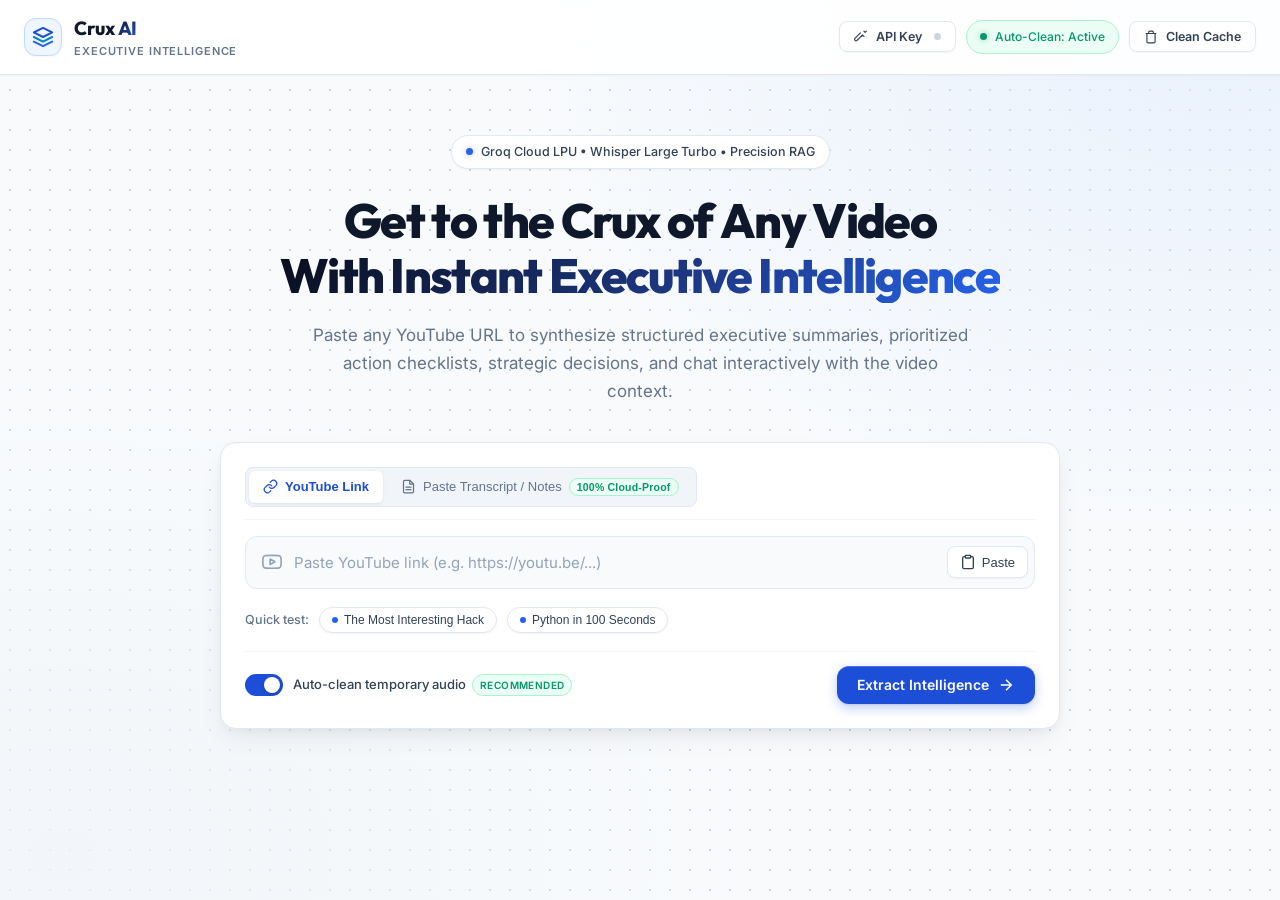
==== commit d602c21c: "feat: add dual-mode input (YouTube URL + Direct Transcript), upgrade Groq model to 120b, and handle " ====
--- a/index.html
+++ b/index.html
@@ -66,32 +66,124 @@
                 Paste any YouTube URL to synthesize structured executive summaries, prioritized action checklists, strategic decisions, and chat interactively with the video context.
             </p>
 
-            <!-- URL Input Card -->
+            <!-- URL / Transcript Input Card -->
             <div class="glass-card input-card">
+                <!-- Mode Switcher -->
+                <div class="input-card-header">
+                    <div class="input-mode-tabs" role="tablist">
+                        <button type="button" class="input-mode-tab active" id="tabModeUrl" role="tab" aria-selected="true">
+                            <svg width="15" height="15" viewBox="0 0 24 24" fill="none" stroke="currentColor" stroke-width="2" stroke-linecap="round" stroke-linejoin="round">
+                                <path d="M10 13a5 5 0 0 0 7.54.54l3-3a5 5 0 0 0-7.07-7.07l-1.72 1.71"/>
+                                <path d="M14 11a5 5 0 0 0-7.54-.54l-3 3a5 5 0 0 0 7.07 7.07l1.71-1.71"/>
+                            </svg>
+                            <span>YouTube Link</span>
+                        </button>
+                        <button type="button" class="input-mode-tab" id="tabModeTranscript" role="tab" aria-selected="false">
+                            <svg width="15" height="15" viewBox="0 0 24 24" fill="none" stroke="currentColor" stroke-width="2" stroke-linecap="round" stroke-linejoin="round">
+                                <path d="M14 2H6a2 2 0 0 0-2 2v16a2 2 0 0 0 2 2h12a2 2 0 0 0 2-2V8z"/>
+                                <polyline points="14 2 14 8 20 8"/>
+                                <line x1="16" y1="13" x2="8" y2="13"/>
+                                <line x1="16" y1="17" x2="8" y2="17"/>
+                            </svg>
+                            <span>Paste Transcript / Notes</span>
+                            <span class="badge-proof">100% Cloud-Proof</span>
+                        </button>
+                    </div>
+                </div>
+
+                <!-- Cloud Block Recovery Alert -->
+                <div class="cloud-block-alert hidden" id="cloudBlockAlert">
+                    <div class="alert-icon-box">
+                        <svg width="20" height="20" viewBox="0 0 24 24" fill="none" stroke="#d97706" stroke-width="2"><path d="M10.29 3.86L1.82 18a2 2 0 0 0 1.71 3h16.94a2 2 0 0 0 1.71-3L13.71 3.86a2 2 0 0 0-3.42 0z"/><line x1="12" y1="9" x2="12" y2="13"/><line x1="12" y1="17" x2="12.01" y2="17"/></svg>
+                    </div>
+                    <div class="alert-content">
+                        <div class="alert-title">YouTube Cloud IP Restriction Detected</div>
+                        <div class="alert-desc">
+                            YouTube is restricting automated cloud scraping for this video on the server. You can analyze it immediately:
+                        </div>
+                        <div class="alert-steps">
+                            <span>1. Open the video on YouTube</span>
+                            <span>2. Click <strong>&quot;... More&quot; &rarr; &quot;Show transcript&quot;</strong></span>
+                            <span>3. Copy and paste it here</span>
+                        </div>
+                        <button type="button" class="btn btn-secondary btn-sm" id="btnSwitchToTranscript">
+                            Switch to Paste Transcript &rarr;
+                        </button>
+                    </div>
+                </div>
+
                 <form id="processForm" class="input-form">
-                    <div class="input-wrapper">
-                        <div class="input-icon">
-                            <svg width="20" height="20" viewBox="0 0 24 24" fill="none" stroke="currentColor" stroke-width="2" stroke-linecap="round" stroke-linejoin="round">
-                                <path d="M22.54 6.42a2.78 2.78 0 0 0-1.94-2C18.88 4 12 4 12 4s-6.88 0-8.6.46a2.78 2.78 0 0 0-1.94 2A29 29 0 0 0 1 11.75a29 29 0 0 0 .46 5.33A2.78 2.78 0 0 0 3.4 19c1.72.46 8.6.46 8.6.46s6.88 0 8.6-.46a2.78 2.78 0 0 0 1.94-2 29 29 0 0 0 .46-5.25 29 29 0 0 0-.46-5.33z"/>
-                                <polygon points="9.75 15.02 15.5 11.75 9.75 8.48 9.75 15.02"/>
-                            </svg>
-                        </div>
-                        <input 
-                            type="url" 
-                            id="videoUrl" 
-                            placeholder="Paste YouTube link (e.g. https://youtu.be/...)" 
-                            required 
-                            autocomplete="off"
-                            spellcheck="false"
-                        >
-                        <button type="button" class="btn-paste" id="pasteBtn" title="Paste from clipboard">
-                            <svg width="16" height="16" viewBox="0 0 24 24" fill="none" stroke="currentColor" stroke-width="2"><path d="M16 4h2a2 2 0 0 1 2 2v14a2 2 0 0 1-2 2H6a2 2 0 0 1-2-2V6a2 2 0 0 1 2-2h2"/><rect x="8" y="2" width="8" height="4" rx="1" ry="1"/></svg>
-                            <span>Paste</span>
-                        </button>
+                    <!-- Mode 1: YouTube URL View -->
+                    <div class="mode-view" id="modeUrlView">
+                        <div class="input-wrapper">
+                            <div class="input-icon">
+                                <svg width="20" height="20" viewBox="0 0 24 24" fill="none" stroke="currentColor" stroke-width="2" stroke-linecap="round" stroke-linejoin="round">
+                                    <path d="M22.54 6.42a2.78 2.78 0 0 0-1.94-2C18.88 4 12 4 12 4s-6.88 0-8.6.46a2.78 2.78 0 0 0-1.94 2A29 29 0 0 0 1 11.75a29 29 0 0 0 .46 5.33A2.78 2.78 0 0 0 3.4 19c1.72.46 8.6.46 8.6.46s6.88 0 8.6-.46a2.78 2.78 0 0 0 1.94-2 29 29 0 0 0 .46-5.25 29 29 0 0 0-.46-5.33z"/>
+                                    <polygon points="9.75 15.02 15.5 11.75 9.75 8.48 9.75 15.02"/>
+                                </svg>
+                            </div>
+                            <input 
+                                type="url" 
+                                id="videoUrl" 
+                                placeholder="Paste YouTube link (e.g. https://youtu.be/...)" 
+                                autocomplete="off"
+                                spellcheck="false"
+                            >
+                            <button type="button" class="btn-paste" id="pasteBtn" title="Paste from clipboard">
+                                <svg width="16" height="16" viewBox="0 0 24 24" fill="none" stroke="currentColor" stroke-width="2"><path d="M16 4h2a2 2 0 0 1 2 2v14a2 2 0 0 1-2 2H6a2 2 0 0 1-2-2V6a2 2 0 0 1 2-2h2"/><rect x="8" y="2" width="8" height="4" rx="1" ry="1"/></svg>
+                                <span>Paste</span>
+                            </button>
+                        </div>
+
+                        <!-- Quick Samples -->
+                        <div class="samples-row">
+                            <span class="samples-label">Quick test:</span>
+                            <button type="button" class="sample-chip" data-url="https://youtu.be/KOpTWx1Eou4?si=NI-F8lBlC5kE_haK">
+                                <span class="chip-dot"></span> The Most Interesting Hack
+                            </button>
+                            <button type="button" class="sample-chip" data-url="https://www.youtube.com/watch?v=kqtD5dpn9C8">
+                                <span class="chip-dot"></span> Python in 100 Seconds
+                            </button>
+                        </div>
+                    </div>
+
+                    <!-- Mode 2: Direct Transcript / Notes View -->
+                    <div class="mode-view hidden" id="modeTranscriptView">
+                        <div class="input-wrapper title-input-wrapper">
+                            <input 
+                                type="text" 
+                                id="transcriptTitle" 
+                                placeholder="Topic, Video Title, or Meeting Subject (optional)" 
+                                autocomplete="off"
+                                spellcheck="false"
+                            >
+                        </div>
+                        <div class="transcript-box-wrapper">
+                            <div class="transcript-toolbar">
+                                <span class="toolbar-hint">
+                                    <svg width="14" height="14" viewBox="0 0 24 24" fill="none" stroke="currentColor" stroke-width="2"><circle cx="12" cy="12" r="10"/><line x1="12" y1="16" x2="12" y2="12"/><line x1="12" y1="8" x2="12.01" y2="8"/></svg>
+                                    Tip: On YouTube, click <strong>&quot;... More&quot; &rarr; &quot;Show transcript&quot;</strong>, copy and paste here
+                                </span>
+                                <button type="button" class="btn-paste-sm" id="pasteTranscriptBtn" title="Paste text from clipboard">
+                                    <svg width="13" height="13" viewBox="0 0 24 24" fill="none" stroke="currentColor" stroke-width="2"><path d="M16 4h2a2 2 0 0 1 2 2v14a2 2 0 0 1-2 2H6a2 2 0 0 1-2-2V6a2 2 0 0 1 2-2h2"/><rect x="8" y="2" width="8" height="4" rx="1" ry="1"/></svg>
+                                    <span>Paste Text</span>
+                                </button>
+                            </div>
+                            <textarea 
+                                id="directTranscriptInput" 
+                                class="transcript-textarea" 
+                                placeholder="Paste YouTube transcript, Zoom notes, podcast transcription, or meeting minutes here..." 
+                                rows="6"
+                                spellcheck="false"
+                            ></textarea>
+                            <div class="transcript-footer">
+                                <span class="char-count" id="charCount">0 characters</span>
+                            </div>
+                        </div>
                     </div>
 
                     <div class="form-footer">
-                        <div class="toggle-group" title="Deletes temporary audio chunks right after transcription to prevent disk full issues on cloud deployments">
+                        <div class="toggle-group" id="autoCleanupGroup" title="Deletes temporary audio chunks right after transcription to prevent disk full issues on cloud deployments">
                             <label class="switch">
                                 <input type="checkbox" id="autoCleanup" checked>
                                 <span class="slider round"></span>
@@ -103,22 +195,11 @@
                         </div>
 
                         <button type="submit" class="btn btn-primary" id="submitBtn">
-                            <span class="btn-text">Extract Intelligence</span>
+                            <span class="btn-text" id="submitBtnText">Extract Intelligence</span>
                             <svg width="18" height="18" viewBox="0 0 24 24" fill="none" stroke="currentColor" stroke-width="2"><path d="M5 12h14M12 5l7 7-7 7"/></svg>
                         </button>
                     </div>
                 </form>
-
-                <!-- Quick Samples -->
-                <div class="samples-row">
-                    <span class="samples-label">Quick test:</span>
-                    <button class="sample-chip" data-url="https://youtu.be/2kD9v7Q3vec?si=t_KTb-65vIwMcMAt">
-                        <span class="chip-dot"></span> How to Use Jev AI
-                    </button>
-                    <button class="sample-chip" data-url="https://youtu.be/T-D1OfcDW1M?si=CK2ISohhv6o8g8FZ">
-                        <span class="chip-dot"></span> Product AI Demo
-                    </button>
-                </div>
             </div>
         </section>
 
--- a/static/css/style.css
+++ b/static/css/style.css
@@ -1518,3 +1518,206 @@
         justify-content: flex-end;
     }
 }
+
+/* ==========================================================================
+   Dual Mode Switcher & Direct Transcript Studio Input
+   ========================================================================== */
+.input-card-header {
+    display: flex;
+    align-items: center;
+    justify-content: space-between;
+    margin-bottom: 16px;
+    padding-bottom: 12px;
+    border-bottom: 1px solid var(--border-subtle);
+}
+
+.input-mode-tabs {
+    display: flex;
+    background: #f1f5f9;
+    padding: 3px;
+    border-radius: var(--radius-sm);
+    gap: 4px;
+    border: 1px solid var(--border-light);
+}
+
+.input-mode-tab {
+    display: flex;
+    align-items: center;
+    gap: 7px;
+    padding: 7px 14px;
+    border-radius: 6px;
+    font-size: 13px;
+    font-weight: 500;
+    color: var(--text-muted);
+    background: transparent;
+    border: none;
+    cursor: pointer;
+    transition: all 0.2s ease;
+    user-select: none;
+}
+
+.input-mode-tab:hover {
+    color: var(--text-main);
+}
+
+.input-mode-tab.active {
+    background: #ffffff;
+    color: var(--primary);
+    font-weight: 600;
+    box-shadow: 0 1px 3px rgba(15, 23, 42, 0.08);
+}
+
+.badge-proof {
+    display: inline-flex;
+    align-items: center;
+    font-size: 10.5px;
+    font-weight: 600;
+    padding: 2px 7px;
+    border-radius: var(--radius-full);
+    background: #ecfdf5;
+    color: #059669;
+    border: 1px solid #a7f3d0;
+    letter-spacing: 0.02em;
+}
+
+/* Cloud Block Alert */
+.cloud-block-alert {
+    display: flex;
+    gap: 14px;
+    padding: 16px;
+    background: #fffbeb;
+    border: 1.5px solid #fde68a;
+    border-radius: var(--radius-md);
+    margin-bottom: 18px;
+    animation: fadeIn 0.3s ease;
+}
+
+.alert-icon-box {
+    flex-shrink: 0;
+    width: 32px;
+    height: 32px;
+    border-radius: var(--radius-sm);
+    background: #fef3c7;
+    display: flex;
+    align-items: center;
+    justify-content: center;
+}
+
+.alert-content {
+    flex: 1;
+}
+
+.alert-title {
+    font-weight: 600;
+    font-size: 14px;
+    color: #92400e;
+    margin-bottom: 4px;
+}
+
+.alert-desc {
+    font-size: 13px;
+    color: #78350f;
+    line-height: 1.5;
+    margin-bottom: 8px;
+}
+
+.alert-steps {
+    display: flex;
+    flex-wrap: wrap;
+    gap: 12px;
+    font-size: 12.5px;
+    color: #78350f;
+    margin-bottom: 12px;
+    padding: 8px 12px;
+    background: rgba(254, 243, 199, 0.6);
+    border-radius: 6px;
+}
+
+/* Transcript Box */
+.title-input-wrapper {
+    margin-bottom: 12px;
+}
+
+.title-input-wrapper input {
+    font-weight: 500;
+}
+
+.transcript-box-wrapper {
+    background: #f8fafc;
+    border: 1.5px solid var(--border-light);
+    border-radius: var(--radius-md);
+    overflow: hidden;
+    transition: all 0.2s ease;
+}
+
+.transcript-box-wrapper:focus-within {
+    background: #ffffff;
+    border-color: var(--primary-light);
+    box-shadow: 0 0 0 3px rgba(37, 99, 235, 0.12);
+}
+
+.transcript-toolbar {
+    display: flex;
+    align-items: center;
+    justify-content: space-between;
+    padding: 8px 14px;
+    background: #f1f5f9;
+    border-bottom: 1px solid var(--border-light);
+    font-size: 12px;
+}
+
+.toolbar-hint {
+    display: flex;
+    align-items: center;
+    gap: 6px;
+    color: var(--text-muted);
+}
+
+.btn-paste-sm {
+    background: #ffffff;
+    border: 1px solid var(--border-light);
+    color: var(--text-secondary);
+    padding: 4px 10px;
+    border-radius: 6px;
+    display: flex;
+    align-items: center;
+    gap: 5px;
+    font-size: 12px;
+    font-weight: 500;
+    cursor: pointer;
+    transition: all 0.2s;
+    box-shadow: var(--shadow-xs);
+}
+
+.btn-paste-sm:hover {
+    background: var(--bg-base);
+    color: var(--text-main);
+    border-color: var(--border-medium);
+}
+
+.transcript-textarea {
+    width: 100%;
+    padding: 12px 16px;
+    background: transparent;
+    border: none;
+    outline: none;
+    font-family: var(--font-body);
+    font-size: 14px;
+    line-height: 1.6;
+    color: var(--text-main);
+    resize: vertical;
+    min-height: 120px;
+}
+
+.transcript-textarea::placeholder {
+    color: var(--text-dim);
+}
+
+.transcript-footer {
+    display: flex;
+    justify-content: flex-end;
+    padding: 6px 14px;
+    background: transparent;
+    font-size: 11.5px;
+    color: var(--text-dim);
+}
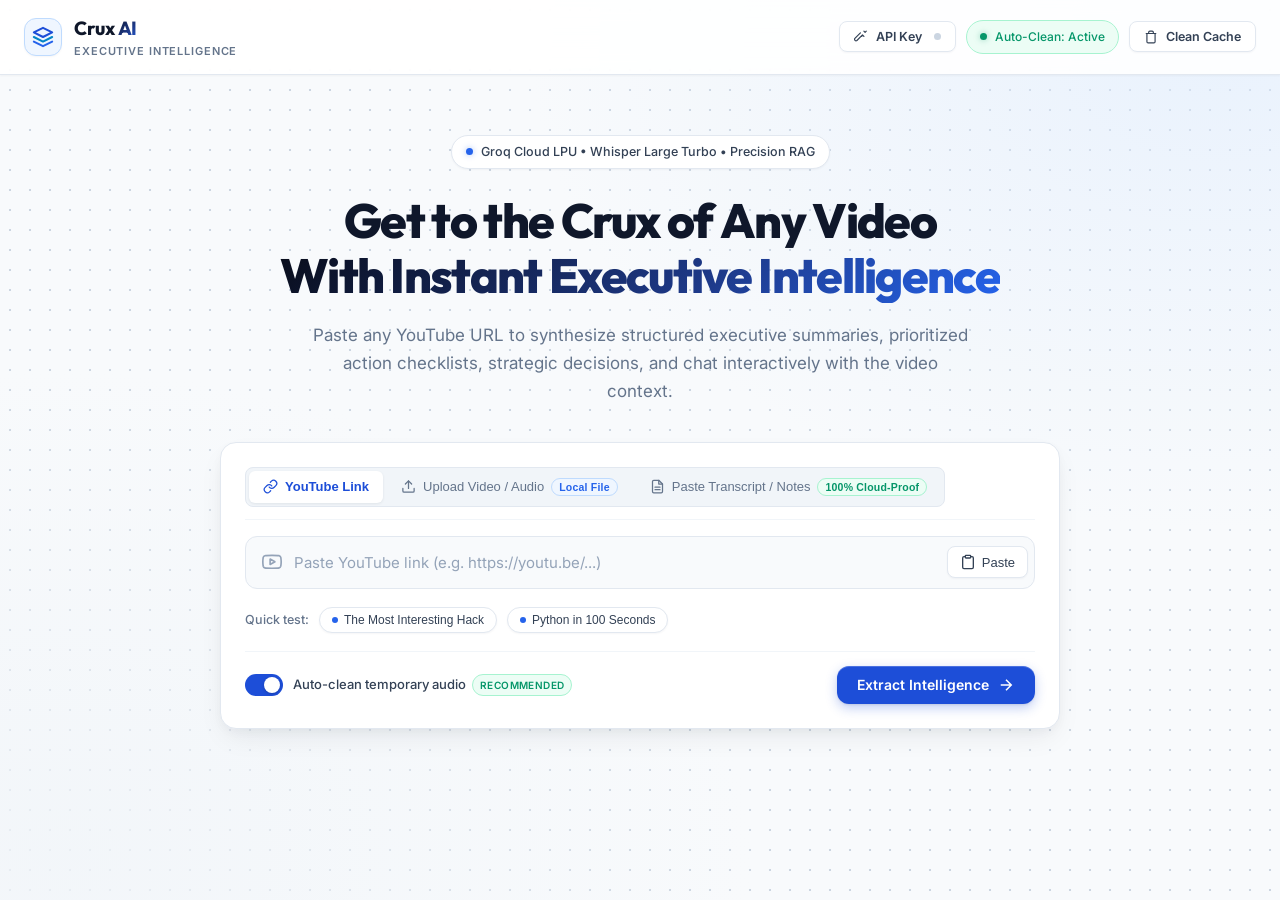
==== commit be10dbd6: "feat: add local video and audio upload feature with drag-and-drop support" ====
--- a/index.html
+++ b/index.html
@@ -66,7 +66,7 @@
                 Paste any YouTube URL to synthesize structured executive summaries, prioritized action checklists, strategic decisions, and chat interactively with the video context.
             </p>
 
-            <!-- URL / Transcript Input Card -->
+            <!-- URL / Transcript / Upload Input Card -->
             <div class="glass-card input-card">
                 <!-- Mode Switcher -->
                 <div class="input-card-header">
@@ -78,6 +78,15 @@
                             </svg>
                             <span>YouTube Link</span>
                         </button>
+                        <button type="button" class="input-mode-tab" id="tabModeUpload" role="tab" aria-selected="false">
+                            <svg width="15" height="15" viewBox="0 0 24 24" fill="none" stroke="currentColor" stroke-width="2" stroke-linecap="round" stroke-linejoin="round">
+                                <path d="M21 15v4a2 2 0 0 1-2 2H5a2 2 0 0 1-2-2v-4"/>
+                                <polyline points="17 8 12 3 7 8"/>
+                                <line x1="12" y1="3" x2="12" y2="15"/>
+                            </svg>
+                            <span>Upload Video / Audio</span>
+                            <span class="badge-proof badge-upload">Local File</span>
+                        </button>
                         <button type="button" class="input-mode-tab" id="tabModeTranscript" role="tab" aria-selected="false">
                             <svg width="15" height="15" viewBox="0 0 24 24" fill="none" stroke="currentColor" stroke-width="2" stroke-linecap="round" stroke-linejoin="round">
                                 <path d="M14 2H6a2 2 0 0 0-2 2v16a2 2 0 0 0 2 2h12a2 2 0 0 0 2-2V8z"/>
@@ -104,11 +113,16 @@
                         <div class="alert-steps">
                             <span>1. Open the video on YouTube</span>
                             <span>2. Click <strong>&quot;... More&quot; &rarr; &quot;Show transcript&quot;</strong></span>
-                            <span>3. Copy and paste it here</span>
-                        </div>
-                        <button type="button" class="btn btn-secondary btn-sm" id="btnSwitchToTranscript">
-                            Switch to Paste Transcript &rarr;
-                        </button>
+                            <span>3. Copy and paste it here, or upload your downloaded file directly</span>
+                        </div>
+                        <div class="alert-actions">
+                            <button type="button" class="btn btn-secondary btn-sm" id="btnSwitchToTranscript">
+                                Switch to Paste Transcript &rarr;
+                            </button>
+                            <button type="button" class="btn btn-secondary btn-sm" id="btnSwitchToUpload">
+                                Upload Local File &rarr;
+                            </button>
+                        </div>
                     </div>
                 </div>
 
@@ -147,7 +161,78 @@
                         </div>
                     </div>
 
-                    <!-- Mode 2: Direct Transcript / Notes View -->
+                    <!-- Mode 2: Upload Local Video / Audio View -->
+                    <div class="mode-view hidden" id="modeUploadView">
+                        <div class="input-wrapper title-input-wrapper">
+                            <input 
+                                type="text" 
+                                id="uploadCustomTitle" 
+                                placeholder="Custom Video Title or Meeting Topic (optional)" 
+                                autocomplete="off"
+                                spellcheck="false"
+                            >
+                        </div>
+                        <div class="dropzone-box" id="dropzoneBox" tabindex="0" role="button" aria-label="Upload video or audio file">
+                            <input 
+                                type="file" 
+                                id="localFileInput" 
+                                accept=".mp4,.mkv,.mov,.webm,.avi,.wmv,.m4v,.mp3,.wav,.m4a,.ogg,.flac,.aac,video/*,audio/*"
+                                class="hidden-file-input"
+                            >
+                            
+                            <!-- Empty State -->
+                            <div class="dropzone-empty-state" id="dropzoneEmptyState">
+                                <div class="upload-icon-circle">
+                                    <svg width="26" height="26" viewBox="0 0 24 24" fill="none" stroke="currentColor" stroke-width="2" stroke-linecap="round" stroke-linejoin="round">
+                                        <path d="M21 15v4a2 2 0 0 1-2 2H5a2 2 0 0 1-2-2v-4"/>
+                                        <polyline points="17 8 12 3 7 8"/>
+                                        <line x1="12" y1="3" x2="12" y2="15"/>
+                                    </svg>
+                                </div>
+                                <div class="dropzone-title">
+                                    <strong>Drop your video or audio here</strong>, or <span class="browse-link">browse files</span>
+                                </div>
+                                <div class="dropzone-sub">
+                                    Fast local upload • Zero YouTube rate-limits • Whisper LPU pipeline
+                                </div>
+                                <div class="format-chips">
+                                    <span class="format-chip">MP4</span>
+                                    <span class="format-chip">MOV</span>
+                                    <span class="format-chip">MKV</span>
+                                    <span class="format-chip">WebM</span>
+                                    <span class="format-chip">MP3</span>
+                                    <span class="format-chip">WAV</span>
+                                    <span class="format-chip">M4A</span>
+                                </div>
+                            </div>
+
+                            <!-- Selected File State -->
+                            <div class="selected-file-card hidden" id="selectedFileCard">
+                                <div class="file-icon-box" id="selectedFileIconBox">
+                                    <svg width="22" height="22" viewBox="0 0 24 24" fill="none" stroke="currentColor" stroke-width="2" stroke-linecap="round" stroke-linejoin="round">
+                                        <polygon points="23 7 16 12 23 17 23 7"/>
+                                        <rect x="1" y="5" width="15" height="14" rx="2" ry="2"/>
+                                    </svg>
+                                </div>
+                                <div class="file-info-col">
+                                    <div class="file-name" id="selectedFileName">video.mp4</div>
+                                    <div class="file-meta">
+                                        <span id="selectedFileSize">0 MB</span>
+                                        <span class="meta-dot">•</span>
+                                        <span class="file-ready-tag">Ready to Process</span>
+                                    </div>
+                                </div>
+                                <button type="button" class="btn-remove-file" id="removeSelectedFileBtn" title="Remove file">
+                                    <svg width="15" height="15" viewBox="0 0 24 24" fill="none" stroke="currentColor" stroke-width="2" stroke-linecap="round" stroke-linejoin="round">
+                                        <line x1="18" y1="6" x2="6" y2="18"/>
+                                        <line x1="6" y1="6" x2="18" y2="18"/>
+                                    </svg>
+                                </button>
+                            </div>
+                        </div>
+                    </div>
+
+                    <!-- Mode 3: Direct Transcript / Notes View -->
                     <div class="mode-view hidden" id="modeTranscriptView">
                         <div class="input-wrapper title-input-wrapper">
                             <input 
--- a/static/css/style.css
+++ b/static/css/style.css
@@ -1721,3 +1721,209 @@
     font-size: 11.5px;
     color: var(--text-dim);
 }
+
+/* ==========================================================================
+   Local Video / Audio Upload Dropzone & File Card
+   ========================================================================== */
+.badge-upload {
+    background: #eff6ff;
+    color: #2563eb;
+    border: 1px solid #bfdbfe;
+}
+
+.alert-actions {
+    display: flex;
+    align-items: center;
+    gap: 8px;
+    flex-wrap: wrap;
+    margin-top: 4px;
+}
+
+.dropzone-box {
+    position: relative;
+    border: 2px dashed var(--border-medium);
+    border-radius: var(--radius-md);
+    background: #f8fafc;
+    padding: 32px 20px;
+    text-align: center;
+    cursor: pointer;
+    transition: all 0.25s cubic-bezier(0.4, 0, 0.2, 1);
+    outline: none;
+    user-select: none;
+}
+
+.dropzone-box:hover {
+    border-color: var(--primary-light);
+    background: #f1f5f9;
+}
+
+.dropzone-box.dragover {
+    border-color: var(--primary);
+    background: #eff6ff;
+    box-shadow: 0 0 0 4px rgba(37, 99, 235, 0.12);
+    transform: scale(1.005);
+}
+
+.dropzone-box:focus-visible {
+    border-color: var(--primary);
+    box-shadow: 0 0 0 3px rgba(37, 99, 235, 0.2);
+}
+
+.hidden-file-input {
+    display: none;
+}
+
+.dropzone-empty-state {
+    display: flex;
+    flex-direction: column;
+    align-items: center;
+    gap: 10px;
+}
+
+.upload-icon-circle {
+    width: 52px;
+    height: 52px;
+    border-radius: 50%;
+    background: #eff6ff;
+    color: var(--primary);
+    border: 1px solid #bfdbfe;
+    display: flex;
+    align-items: center;
+    justify-content: center;
+    margin-bottom: 4px;
+    transition: transform 0.2s ease, box-shadow 0.2s ease;
+}
+
+.dropzone-box:hover .upload-icon-circle {
+    transform: translateY(-2px);
+    box-shadow: 0 4px 12px rgba(37, 99, 235, 0.18);
+}
+
+.dropzone-title {
+    font-size: 14.5px;
+    color: var(--text-main);
+}
+
+.dropzone-title strong {
+    font-weight: 600;
+}
+
+.browse-link {
+    color: var(--primary);
+    font-weight: 600;
+    text-decoration: underline;
+    text-underline-offset: 2px;
+}
+
+.dropzone-sub {
+    font-size: 12px;
+    color: var(--text-muted);
+    max-width: 440px;
+}
+
+.format-chips {
+    display: flex;
+    gap: 6px;
+    flex-wrap: wrap;
+    justify-content: center;
+    margin-top: 6px;
+}
+
+.format-chip {
+    font-size: 10.5px;
+    font-weight: 600;
+    font-family: var(--font-mono, monospace);
+    color: var(--text-secondary);
+    background: #ffffff;
+    border: 1px solid var(--border-light);
+    border-radius: 4px;
+    padding: 2px 7px;
+    letter-spacing: 0.03em;
+}
+
+/* Selected File Card State */
+.selected-file-card {
+    display: flex;
+    align-items: center;
+    gap: 14px;
+    padding: 14px 18px;
+    background: #ffffff;
+    border: 1.5px solid var(--border-light);
+    border-radius: var(--radius-sm);
+    box-shadow: 0 2px 8px rgba(15, 23, 42, 0.05);
+    text-align: left;
+    cursor: default;
+}
+
+.file-icon-box {
+    width: 44px;
+    height: 44px;
+    border-radius: 8px;
+    background: #eff6ff;
+    color: var(--primary);
+    border: 1px solid #bfdbfe;
+    display: flex;
+    align-items: center;
+    justify-content: center;
+    flex-shrink: 0;
+}
+
+.file-info-col {
+    flex: 1;
+    min-width: 0;
+}
+
+.file-name {
+    font-size: 14px;
+    font-weight: 600;
+    color: var(--text-main);
+    white-space: nowrap;
+    overflow: hidden;
+    text-overflow: ellipsis;
+}
+
+.file-meta {
+    display: flex;
+    align-items: center;
+    gap: 6px;
+    font-size: 12px;
+    color: var(--text-muted);
+    margin-top: 2px;
+}
+
+.meta-dot {
+    color: var(--text-dim);
+}
+
+.file-ready-tag {
+    color: #059669;
+    font-weight: 600;
+    background: #ecfdf5;
+    border: 1px solid #a7f3d0;
+    border-radius: var(--radius-full);
+    padding: 1px 7px;
+    font-size: 10.5px;
+}
+
+.btn-remove-file {
+    width: 28px;
+    height: 28px;
+    border-radius: 50%;
+    border: 1px solid var(--border-light);
+    background: #ffffff;
+    color: var(--text-muted);
+    display: flex;
+    align-items: center;
+    justify-content: center;
+    cursor: pointer;
+    transition: all 0.2s ease;
+    flex-shrink: 0;
+}
+
+.btn-remove-file:hover {
+    background: #fee2e2;
+    border-color: #fca5a5;
+    color: #dc2626;
+    transform: scale(1.05);
+}
+
